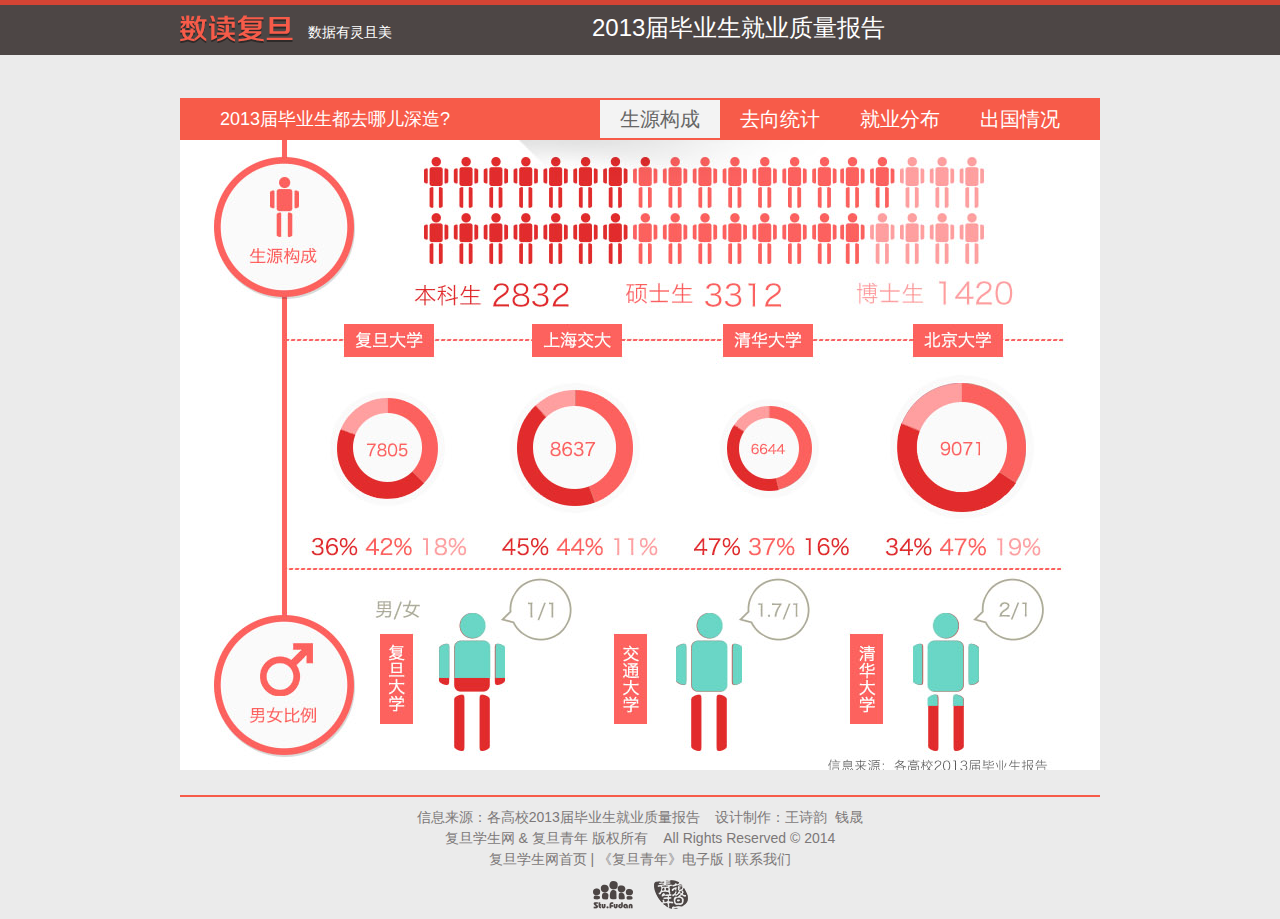
==== graduate/index.html @ 05d49e92 "Daily Commit. First commit of graduate part." ====
<html>
<head>
	<meta charset="utf-8"/>
	<title>2013届毕业生就业质量报告 - 数读复旦</title>
	<link rel="stylesheet" type="text/css" href="css/reset.css">
	<link rel="stylesheet" type="text/css" href="css/graduate.css">
	<script language="javascript" src="js/jquery-2.0.3.js"></script>
	<script language="javascript" src="js/d3.v3.js"></script>
    <!--[if lte IE 8]><script language="javascript" src="js/r2d3.js" charset="utf-8"></script><![endif]-->
    

	
</head>
<body>
	<div class="header_layout_top"></div>
	<div class="header_layout">
		<div id="header">
			<div id="logo">
				<img src="images/logo.png" />
			</div>
			<div id="slogan">
				数据有灵且美
			</div>
			<div id="title">
				2013届毕业生就业质量报告
			</div>
		</div>
	</div>
	<div class="clear"></div>
	<div class="content_layout">
		<div id="content">
			<div class="header_canvas">
				<div class="intro">2013届毕业生都去哪儿深造?</div>
				<div class="nav_bar">
					<ul id="nav">
						<li><a href="#" class="nav_btn nav_btn_current">生源构成</a></li>
						<li><a href="#" class="nav_btn">去向统计</a></li>
						<li><a href="#" class="nav_btn">就业分布</a></li>
						<li><a href="#" class="nav_btn">出国情况</a></li>
					</ul>
				</div>
			</div>
			<div class="graph_canvas">
				<div id="graph" class="graph"></div>
			</div>
		</div>
		<div clear="all"></div>
	</div>
	<div id="footer">
		<div class="footerline"></div>
		<div class="footer_info">信息来源：各高校2013届毕业生就业质量报告&nbsp;&nbsp;&nbsp;&nbsp;设计制作：王诗韵&nbsp;&nbsp;钱晟</div>
		<div class="footer_info">复旦学生网 & 复旦青年 版权所有&nbsp;&nbsp;&nbsp;&nbsp;All Rights Reserved &copy; 2014</div>
		<div class="footer_info">

			<a href="http://stu.fudan.edu.cn" target="_blank">复旦学生网首页</a> | 
			<a href="http://youth.fudan.edu.cn/new/index.php?action=depnavigation&second=5" target="_blank">《复旦青年》电子版</a> | 
			<a href="mailto:stu@fudan.edu.cn">联系我们</a>
		</div>
		<div class="footer_logo"><img src="images/footer_logo.png"/></div>
	</div>
	<script type="text/javascript">
		$("#sidebar ul li a").click(function () {
    		var i = $(this).parent().index();
    		$("#sidebar ul li a").removeClass("nav_btn_current");
    		$(this).addClass("nav_btn_current");
    		$("#page_left > div").hide();
    		$(".node").remove();
    			$("#page_left > div").eq(i).fadeIn(1000, function () {
					if(i<2){root[i].update();}
    			});
		});
	</script>
</body>
</html>
---- graduate/css/graduate.css ----
html {
	font-family: "微软雅黑",Arial,"san-serif";
	font-size:14px;
	color: #7c7878;
	background-color: #ebebeb;
}

p{
	text-indent: 2em;
	line-height: 150%;
}

a{
	text-decoration: none;
	
}

div{
	background-repeat: no-repeat;
}

#header,#content,#footer{
	width: 960px;
	margin: 0 auto;
}

.clear{
	clear: both;
}

/* header */
.header_layout_top{
	background-color: #d44434;
	height: 5px;
}

.header_layout{
	background-color: #4d4645;
	height: 50px;
	color: #ffffff;
}

#logo {
	margin: 10px 15px 15px 20px;
	float: left;
}

#slogan {
	float: left;
	font-size: 14px;
	padding-top: 20px;
}

#title{
	float: left;
	font-size: 24px;
	margin-top: 11px;
	margin-left: 200px;
}

/*content */
.header_canvas{
	width: 920px;
	height: 42px;
	margin-top:40px;
	margin-left: 20px;
	background-color: #f75b49;	
}
.intro{
	float: left;	
	width: 380px;
	padding-top: 12px;
	margin-left: 40px;
	color: #ffffff;
	font-size: 18px;

}

.nav_bar{
	float: left;
	width: 500px;	
}

	.nav_bar ul li{
		width: 120px;
		float: left;
		padding: 11px 0;
	}

	.nav_bar .nav_btn{
		color: #ffffff;
		font-size: 20px;
		padding:8px 20px 8px 20px;
	}

		.nav_bar a:hover,.nav_bar .nav_btn_current{
			color: #666666;
			background-color: #f3f3f3;
		}

.graph_canvas{
	position: absolute;
	width: 960px;
	height: 630px;
	overflow: hidden;
}

.graph{
	position: absolute;
	width: 920px;
	height: 4000px;
	top: -80px;
	margin-left: 20px;
	background-image: url(../images/graduate2.jpg);
}

/*footer */
#footer{
	margin-top: 655px;
	text-align: center;
}

#footer a{
	color: #7c7878;
}

.footerline{
	width: 920px;
	margin-left: 20px;
	margin-bottom: 10px;
	background-color: #f75b49;
	height: 2px;
}

.footer_info{
	line-height: 150%;
}

	.footer_info a:hover{
		color: #f75b49;
	}

.footer_logo{
	margin:10px auto;
}
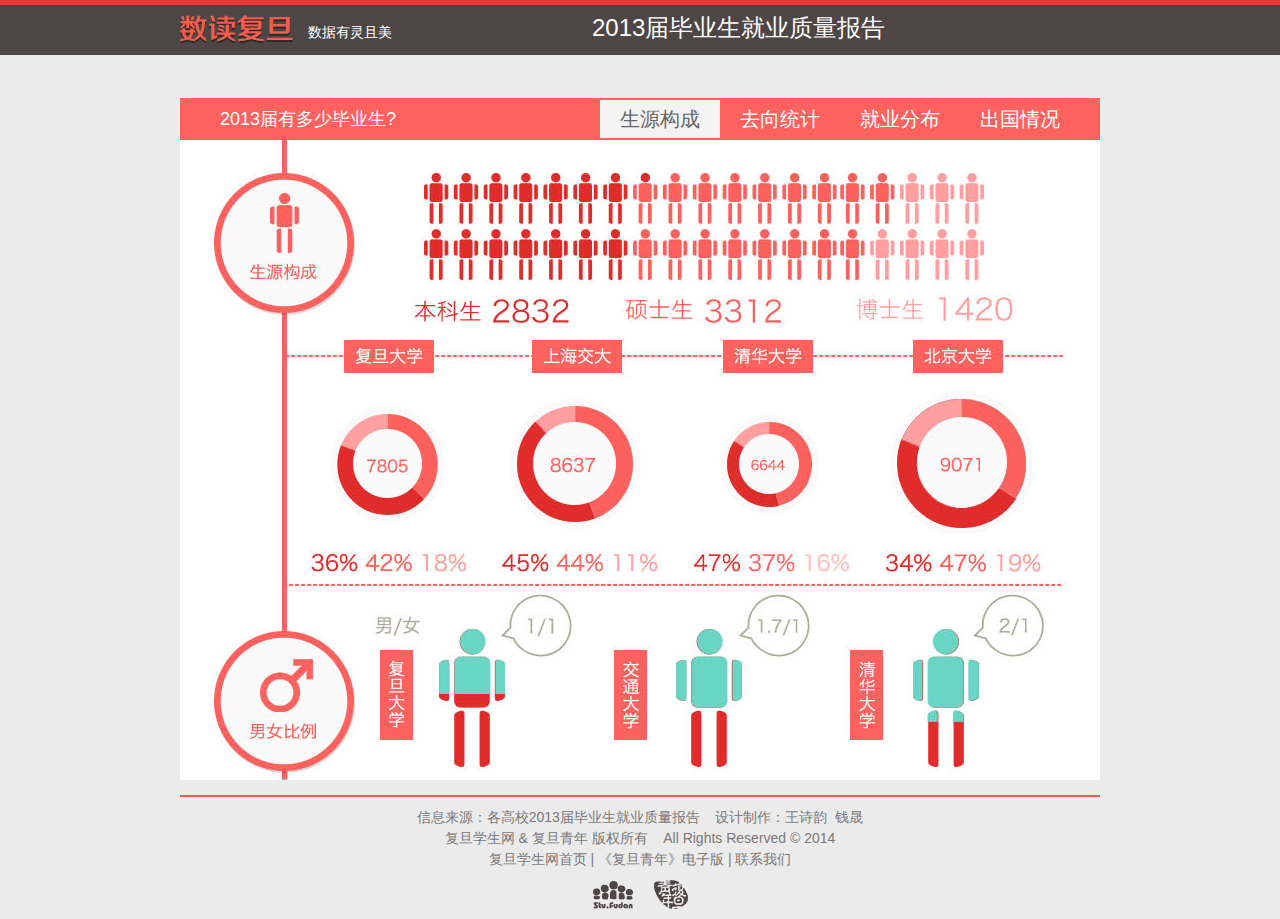
==== commit 77b7ac86: "Daily Commit" ====
--- a/graduate/index.html
+++ b/graduate/index.html
@@ -6,6 +6,8 @@
 	<link rel="stylesheet" type="text/css" href="css/graduate.css">
 	<script language="javascript" src="js/jquery-2.0.3.js"></script>
 	<script language="javascript" src="js/d3.v3.js"></script>
+	<script language="javascript" src="js/jquery.mousewheel.js"></script>
+	<script language="javascript" src="js/graduate.js"></script>
     <!--[if lte IE 8]><script language="javascript" src="js/r2d3.js" charset="utf-8"></script><![endif]-->
     
 
@@ -30,7 +32,7 @@
 	<div class="content_layout">
 		<div id="content">
 			<div class="header_canvas">
-				<div class="intro">2013届毕业生都去哪儿深造?</div>
+				<div class="intro">2013届有多少毕业生?</div>
 				<div class="nav_bar">
 					<ul id="nav">
 						<li><a href="#" class="nav_btn nav_btn_current">生源构成</a></li>
@@ -41,7 +43,9 @@
 				</div>
 			</div>
 			<div class="graph_canvas">
-				<div id="graph" class="graph"></div>
+				<div id="graph" class="graph">
+					<div id="graph_nav"></div>
+				</div>
 			</div>
 		</div>
 		<div clear="all"></div>
@@ -59,15 +63,11 @@
 		<div class="footer_logo"><img src="images/footer_logo.png"/></div>
 	</div>
 	<script type="text/javascript">
-		$("#sidebar ul li a").click(function () {
+		$(".nav_bar ul li a").click(function () {
     		var i = $(this).parent().index();
-    		$("#sidebar ul li a").removeClass("nav_btn_current");
+    		$(".nav_bar ul li a").removeClass("nav_btn_current");
     		$(this).addClass("nav_btn_current");
-    		$("#page_left > div").hide();
-    		$(".node").remove();
-    			$("#page_left > div").eq(i).fadeIn(1000, function () {
-					if(i<2){root[i].update();}
-    			});
+    		updateInfo(i);
 		});
 	</script>
 </body>
--- a/graduate/css/graduate.css
+++ b/graduate/css/graduate.css
@@ -64,7 +64,7 @@
 	height: 42px;
 	margin-top:40px;
 	margin-left: 20px;
-	background-color: #f75b49;	
+	background-color: #fd625e;	
 }
 .intro{
 	float: left;	
@@ -101,7 +101,7 @@
 .graph_canvas{
 	position: absolute;
 	width: 960px;
-	height: 630px;
+	height: 640px;
 	overflow: hidden;
 }
 
@@ -109,9 +109,16 @@
 	position: absolute;
 	width: 920px;
 	height: 4000px;
-	top: -80px;
 	margin-left: 20px;
 	background-image: url(../images/graduate2.jpg);
+}
+
+#graph_nav{
+	position: absolute;
+	width: 20px;
+	height: 180px;
+	top:1370px;
+	left: 890px;
 }
 
 /*footer */
